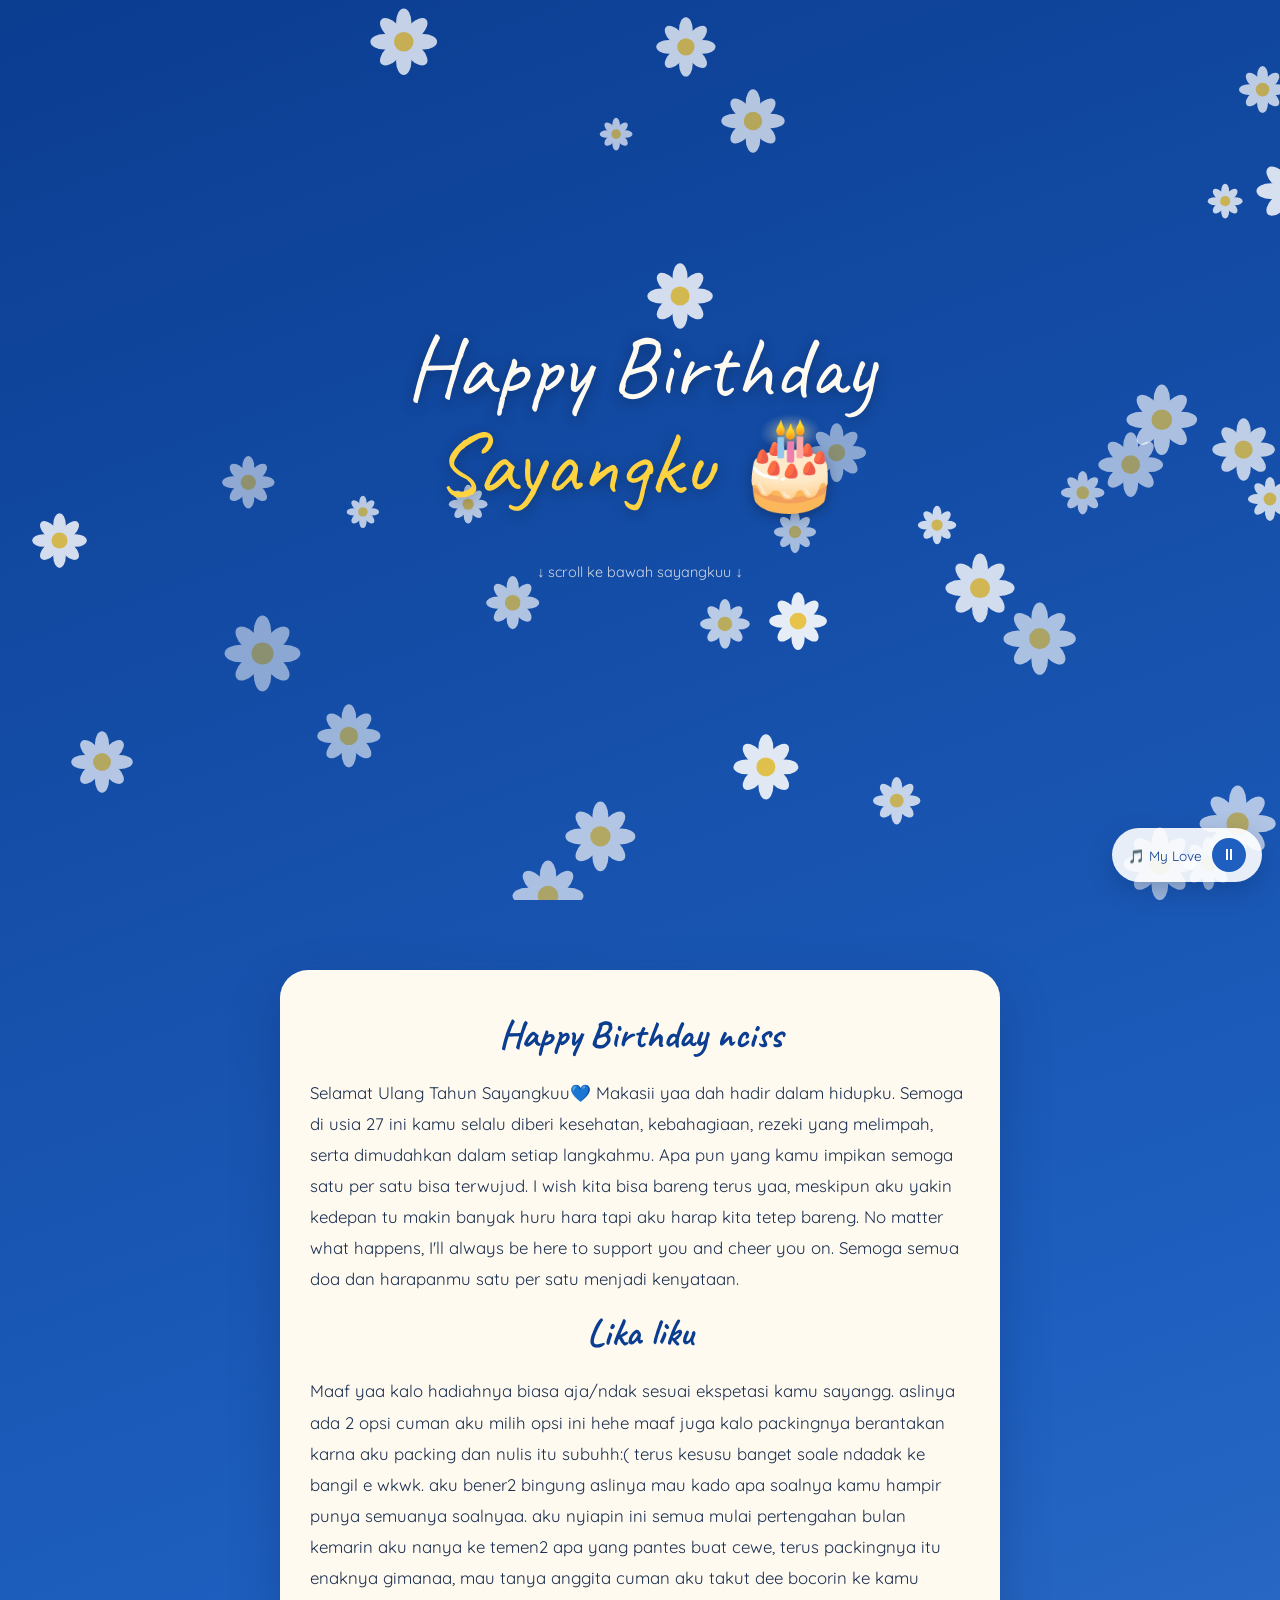
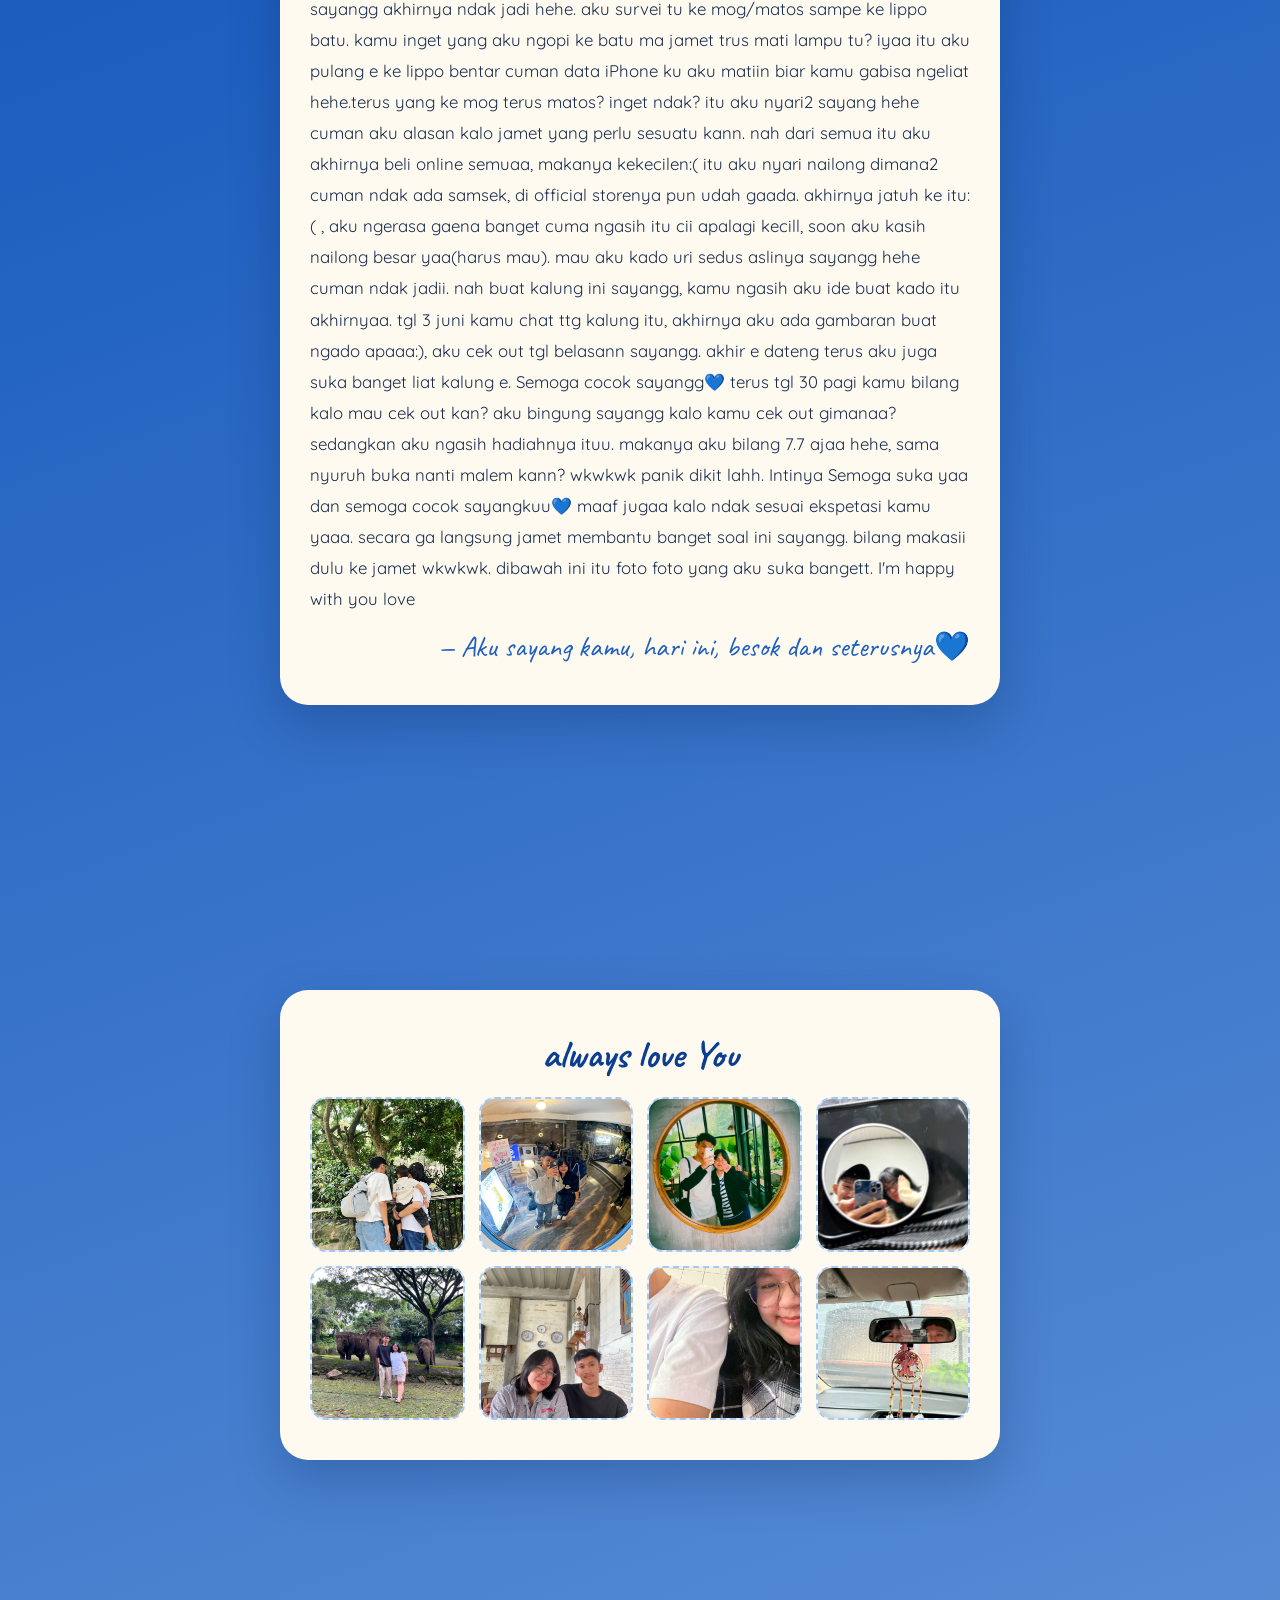
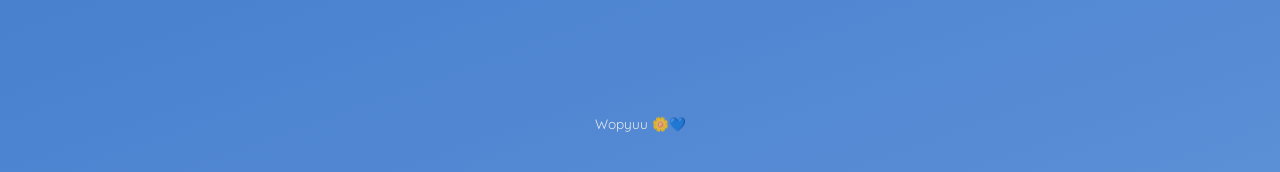
==== index.html @ d6ad5a88 "Add files via upload" ====
<!DOCTYPE html>
<html lang="id">
<head>
<meta charset="UTF-8">
<meta name="viewport" content="width=device-width, initial-scale=1.0">
<title>Wopyu Nciss🌼</title>
<link rel="preconnect" href="https://fonts.googleapis.com">
<link href="https://fonts.googleapis.com/css2?family=Caveat:wght@500;700&family=Quicksand:wght@400;500;600;700&display=swap" rel="stylesheet">
<link rel="stylesheet" href="css/style.css">
</head>
<body>

<div class="daisy-field" id="daisyField"></div>

<!-- ============ COUNTDOWN SCREEN ============ -->
<section id="countdown-screen">
  <h1>Sabar ya sayangku 🌼</h1>
  <p class="sub">Bisa dibuka 1 juli 2026 pukul 00.00</p>
  <div class="timer">
    <div class="box"><span class="num" id="days">00</span><span class="label">Hari</span></div>
    <div class="box"><span class="num" id="hours">00</span><span class="label">Jam</span></div>
    <div class="box"><span class="num" id="minutes">00</span><span class="label">Menit</span></div>
    <div class="box"><span class="num" id="seconds">00</span><span class="label">Detik</span></div>
  </div>
  <div class="daisy-divider">
    <svg viewBox="0 0 100 100"><g id="dd"></g></svg>
  </div>
</section>

<!-- ============ MAIN CONTENT (locked until 1 Juli 2026) ============ -->
<div id="main-content">

  <section class="hero">
    <div class="ribbon">Happy Birthday<br><span class="name">Sayangku</span> 🎂</div>
    <div class="scroll-hint">↓ scroll ke bawah sayangkuu ↓</div>
  </section>

  <section>
    <div class="card-panel letter">
      <h2>Happy Birthday nciss</h2>
      <p>Selamat Ulang Tahun Sayangkuu💙
Makasii yaa dah hadir dalam hidupku. Semoga di usia 27 ini kamu selalu diberi kesehatan, kebahagiaan, rezeki yang melimpah, serta dimudahkan dalam setiap langkahmu. Apa pun yang kamu impikan semoga satu per satu bisa terwujud. I wish kita bisa bareng terus yaa, meskipun aku yakin kedepan tu makin banyak huru hara tapi aku harap kita tetep bareng.
No matter what happens, I'll always be here to support you and cheer you on. Semoga semua doa dan harapanmu satu per satu menjadi kenyataan.</p>
      <h2>Lika liku</h2>
      <p>Maaf yaa kalo hadiahnya biasa aja/ndak sesuai ekspetasi kamu sayangg.
aslinya ada 2 opsi cuman aku milih opsi ini hehe
maaf juga kalo packingnya berantakan karna aku packing dan nulis itu subuhh:( terus kesusu banget soale ndadak ke bangil e wkwk. 
aku bener2 bingung aslinya mau kado apa soalnya kamu hampir punya semuanya soalnyaa.
aku nyiapin ini semua mulai pertengahan bulan kemarin
aku nanya ke temen2 apa yang pantes buat cewe, terus packingnya itu enaknya gimanaa, mau tanya anggita cuman aku takut dee bocorin ke kamu sayangg akhirnya ndak jadi hehe.
aku survei tu ke mog/matos sampe ke lippo batu. 
kamu inget yang aku ngopi ke batu ma jamet trus mati lampu tu? iyaa itu aku pulang e ke lippo bentar cuman data iPhone ku aku matiin biar kamu gabisa ngeliat hehe.terus yang ke mog terus matos? inget ndak? itu aku nyari2 sayang hehe cuman aku alasan kalo jamet yang perlu sesuatu kann.
nah dari semua itu aku akhirnya beli online semuaa, makanya kekecilen:(
itu aku nyari nailong dimana2 cuman ndak ada samsek, di official storenya pun udah gaada. akhirnya jatuh ke itu:( , aku ngerasa gaena banget cuma ngasih itu cii apalagi kecill, soon aku kasih nailong besar yaa(harus mau).
mau aku kado uri sedus aslinya sayangg hehe cuman ndak jadii.
nah buat kalung ini sayangg, kamu ngasih aku ide buat kado itu akhirnyaa.
tgl 3 juni kamu chat ttg kalung itu, akhirnya aku ada gambaran buat ngado apaaa:), aku cek out tgl belasann sayangg. akhir e dateng terus aku juga suka banget liat kalung e. Semoga cocok sayangg💙
terus tgl 30 pagi kamu bilang kalo mau cek out kan? aku bingung sayangg kalo kamu cek out gimanaa? sedangkan aku ngasih hadiahnya ituu. makanya aku bilang 7.7 ajaa hehe, sama nyuruh buka nanti malem kann? wkwkwk
panik dikit lahh. Intinya Semoga suka yaa dan semoga cocok sayangkuu💙
maaf jugaa kalo ndak sesuai ekspetasi kamu yaaa.
secara ga langsung jamet membantu banget soal ini sayangg. bilang makasii dulu ke jamet wkwkwk. dibawah ini itu foto foto yang aku suka bangett. I'm happy with you love</p>
      <div class="signature">— Aku sayang kamu, hari ini, besok dan seterusnya💙</div>
    </div>
  </section>

  <section>
    <div class="card-panel">
      <h2>always love You</h2>
      <div class="gallery" id="gallery">
        <!-- Foto otomatis diisi lewat JS dari folder assets/photos -->
      </div>
    </div>
  </section>

  <footer>
    Wopyuu 🌼💙
  </footer>

</div>

<!-- ============ MUSIC PLAYER ============ -->
<div class="music-bar" id="musicBar" style="display:none;">
  <span id="musicLabel">🎵 My Love</span>
  <button id="musicToggle" title="Play/Pause">⏸</button>
</div>

<audio id="bgMusic" loop>
  <source src="assets/music/song.mp3" type="audio/mpeg">
</audio>

<script src="js/script.js"></script>

</body>
</html>
---- css/style.css ----
:root{
    --sky-deep:#0b3d91;
    --sky-mid:#1e5fbf;
    --sky-soft:#5b8fd6;
    --cream:#fffaf0;
    --petal:#ffffff;
    --center-yellow:#ffd23f;
    --text-dark:#0a2a5e;
  }

  *{margin:0;padding:0;box-sizing:border-box;}

  body{
    font-family:'Quicksand', sans-serif;
    background:linear-gradient(160deg, var(--sky-deep) 0%, var(--sky-mid) 45%, var(--sky-soft) 100%);
    min-height:100vh;
    overflow-x:hidden;
    color:var(--text-dark);
    position:relative;
  }

  /* ---------- Daisy decorations ---------- */
  .daisy-field{
    position:fixed;
    inset:0;
    pointer-events:none;
    z-index:0;
    overflow:hidden;
  }
  .daisy{
    position:absolute;
    width:60px;
    height:60px;
    opacity:0.85;
    animation:sway ease-in-out infinite;
  }
  .daisy svg{width:100%;height:100%;display:block;}
  @keyframes sway{
    0%,100%{transform:rotate(-6deg) translateY(0px);}
    50%{transform:rotate(6deg) translateY(-10px);}
  }
  @keyframes float-up{
    0%{transform:translateY(0);}
    100%{transform:translateY(-30px);}
  }

  /* ---------- Sections ---------- */
  section{
    position:relative;
    z-index:1;
    min-height:100vh;
    display:flex;
    flex-direction:column;
    align-items:center;
    justify-content:center;
    padding:40px 20px;
    text-align:center;
  }

  /* ---------- Countdown Screen ---------- */
  #countdown-screen h1{
    font-family:'Caveat', cursive;
    font-size:clamp(2.2rem, 6vw, 3.8rem);
    color:var(--cream);
    text-shadow:0 2px 10px rgba(0,0,0,0.25);
    margin-bottom:10px;
  }
  #countdown-screen p.sub{
    color:var(--cream);
    opacity:0.9;
    margin-bottom:30px;
    font-size:1.05rem;
  }
  .timer{
    display:flex;
    gap:14px;
    flex-wrap:wrap;
    justify-content:center;
  }
  .timer .box{
    background:rgba(255,255,255,0.15);
    backdrop-filter:blur(6px);
    border:1px solid rgba(255,255,255,0.35);
    border-radius:16px;
    padding:18px 16px;
    min-width:80px;
  }
  .timer .num{
    font-size:2.2rem;
    font-weight:700;
    color:var(--cream);
    display:block;
    line-height:1;
  }
  .timer .label{
    font-size:0.75rem;
    letter-spacing:0.08em;
    text-transform:uppercase;
    color:var(--cream);
    opacity:0.8;
  }
  .daisy-divider{
    margin-top:36px;
    width:50px;
    height:50px;
    animation:spin-slow 8s linear infinite;
  }
  @keyframes spin-slow{ from{transform:rotate(0deg);} to{transform:rotate(360deg);} }

  /* ---------- Main content (hidden until unlocked) ---------- */
  #main-content{display:none;}
  #main-content.show{display:block;}

  .hero{
    min-height:100vh;
    display:flex;
    flex-direction:column;
    align-items:center;
    justify-content:center;
  }
  .hero .ribbon{
    font-family:'Caveat', cursive;
    font-size:clamp(2.8rem, 9vw, 5.5rem);
    color:var(--cream);
    text-shadow:0 3px 14px rgba(0,0,0,0.3);
    line-height:1.1;
  }
  .hero .name{
    color:var(--center-yellow);
  }
  .hero p{
    margin-top:18px;
    color:var(--cream);
    font-size:1.1rem;
    max-width:480px;
  }
  .scroll-hint{
    margin-top:50px;
    color:var(--cream);
    font-size:0.9rem;
    opacity:0.8;
    animation:float-up 1.6s ease-in-out infinite alternate;
  }

  .card-panel{
    background:var(--cream);
    border-radius:28px;
    max-width:720px;
    width:100%;
    margin:30px auto;
    padding:40px 30px;
    box-shadow:0 20px 50px rgba(0,30,80,0.25);
  }
  .card-panel h2{
    font-family:'Caveat', cursive;
    font-size:2.4rem;
    color:var(--sky-deep);
    margin-bottom:18px;
  }

  /* Letter */
  .letter p{
    font-size:1.05rem;
    line-height:1.85;
    text-align:left;
    color:#1a2e4f;
    margin-bottom:14px;
  }
  .signature{
    font-family:'Caveat', cursive;
    font-size:1.8rem;
    text-align:right;
    color:var(--sky-mid);
    margin-top:10px;
  }

  /* Gallery */
  .gallery{
    display:grid;
    grid-template-columns:repeat(auto-fit, minmax(140px,1fr));
    gap:14px;
  }
  .gallery .photo{
    aspect-ratio:1/1;
    border-radius:16px;
    overflow:hidden;
    background:linear-gradient(135deg,#dceaff,#f0f7ff);
    display:flex;
    align-items:center;
    justify-content:center;
    border:2px dashed #aac8ee;
  }
  .gallery .photo img{
    width:100%;
    height:100%;
    object-fit:cover;
    display:block;
  }
  .gallery .photo .placeholder{
    color:#7e9cc9;
    font-size:0.8rem;
    text-align:center;
    padding:10px;
  }

  /* Music control */
  .music-bar{
    position:fixed;
    bottom:18px;
    right:18px;
    z-index:50;
    background:rgba(255,255,255,0.9);
    border-radius:50px;
    padding:10px 16px;
    display:flex;
    align-items:center;
    gap:10px;
    box-shadow:0 8px 24px rgba(0,30,80,0.25);
    font-size:0.85rem;
    color:var(--sky-deep);
  }
  .music-bar button{
    border:none;
    background:var(--sky-mid);
    color:white;
    width:34px;
    height:34px;
    border-radius:50%;
    cursor:pointer;
    font-size:1rem;
    display:flex;
    align-items:center;
    justify-content:center;
  }
  .music-bar button:hover{background:var(--sky-deep);}

  footer{
    text-align:center;
    padding:40px 20px;
    color:var(--cream);
    font-size:0.85rem;
    opacity:0.85;
  }

  @media (max-width:480px){
    .timer .box{min-width:64px; padding:14px 10px;}
    .timer .num{font-size:1.6rem;}
  }
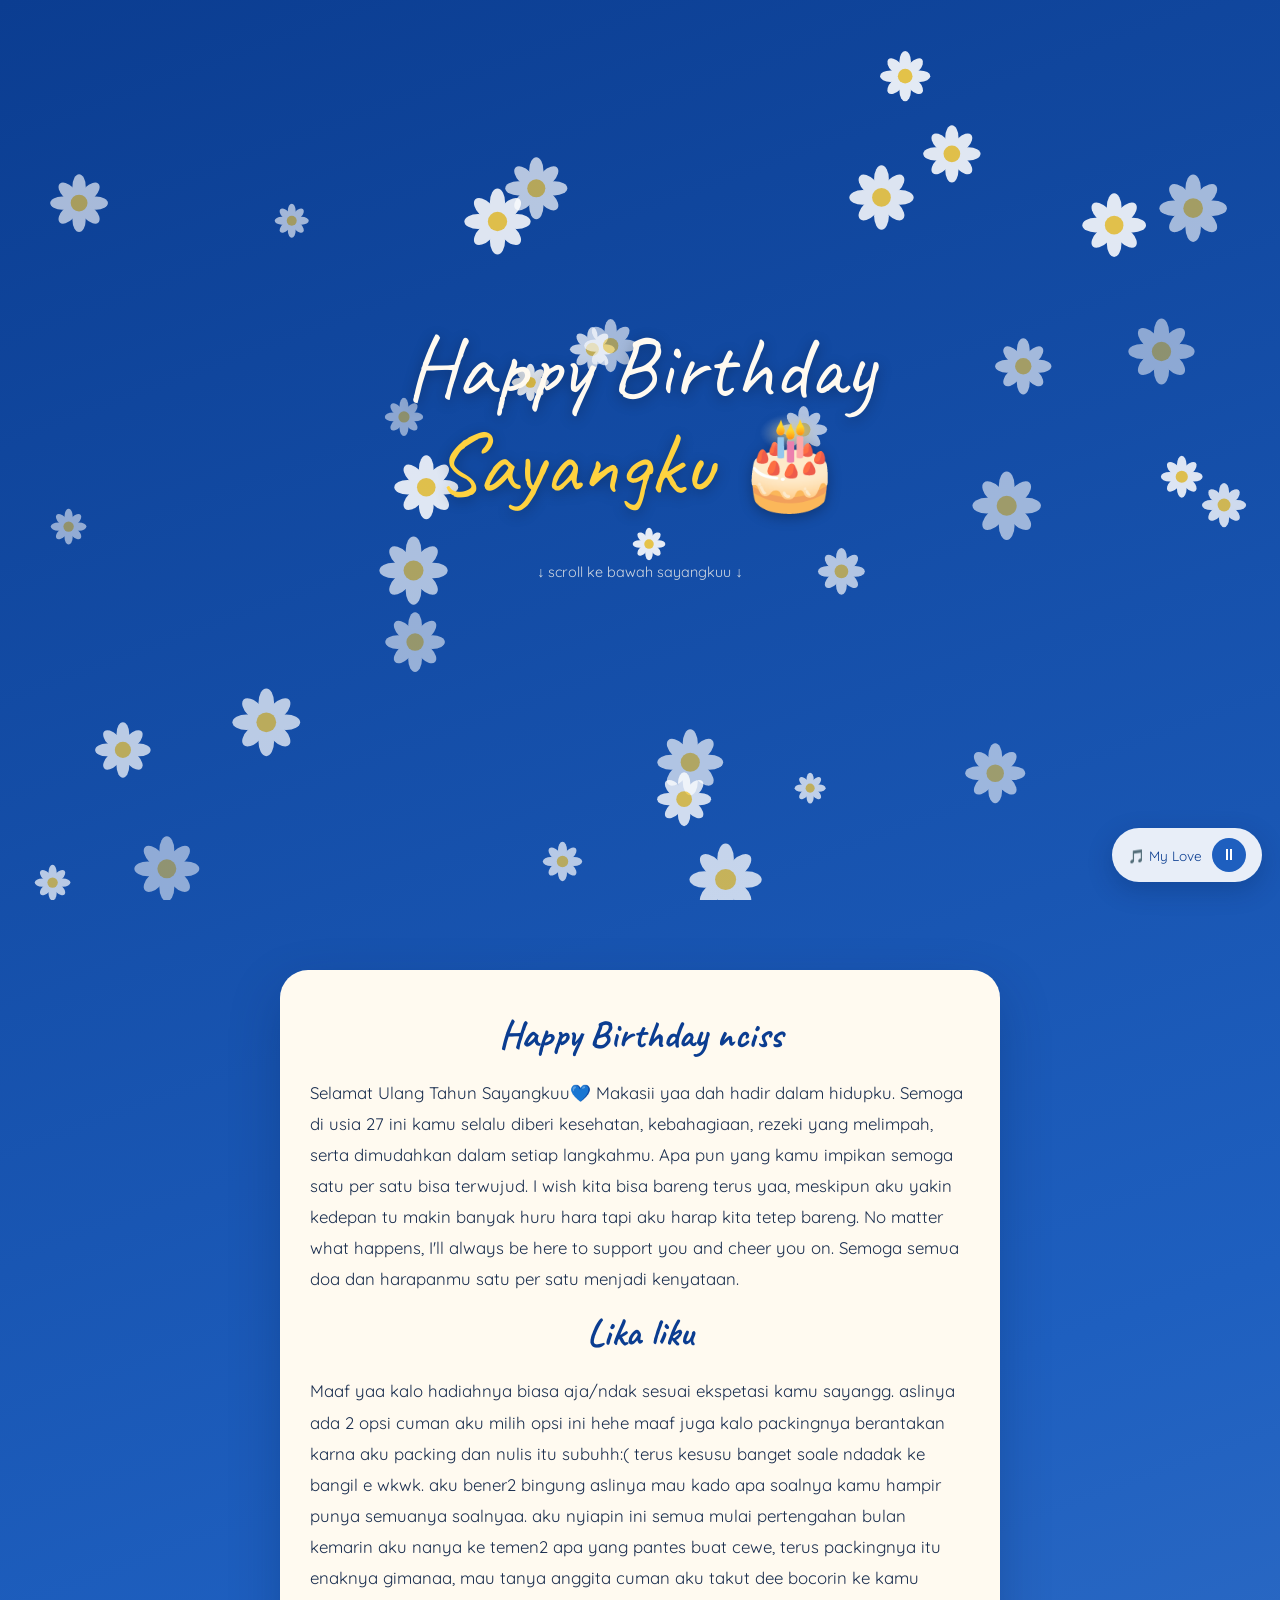
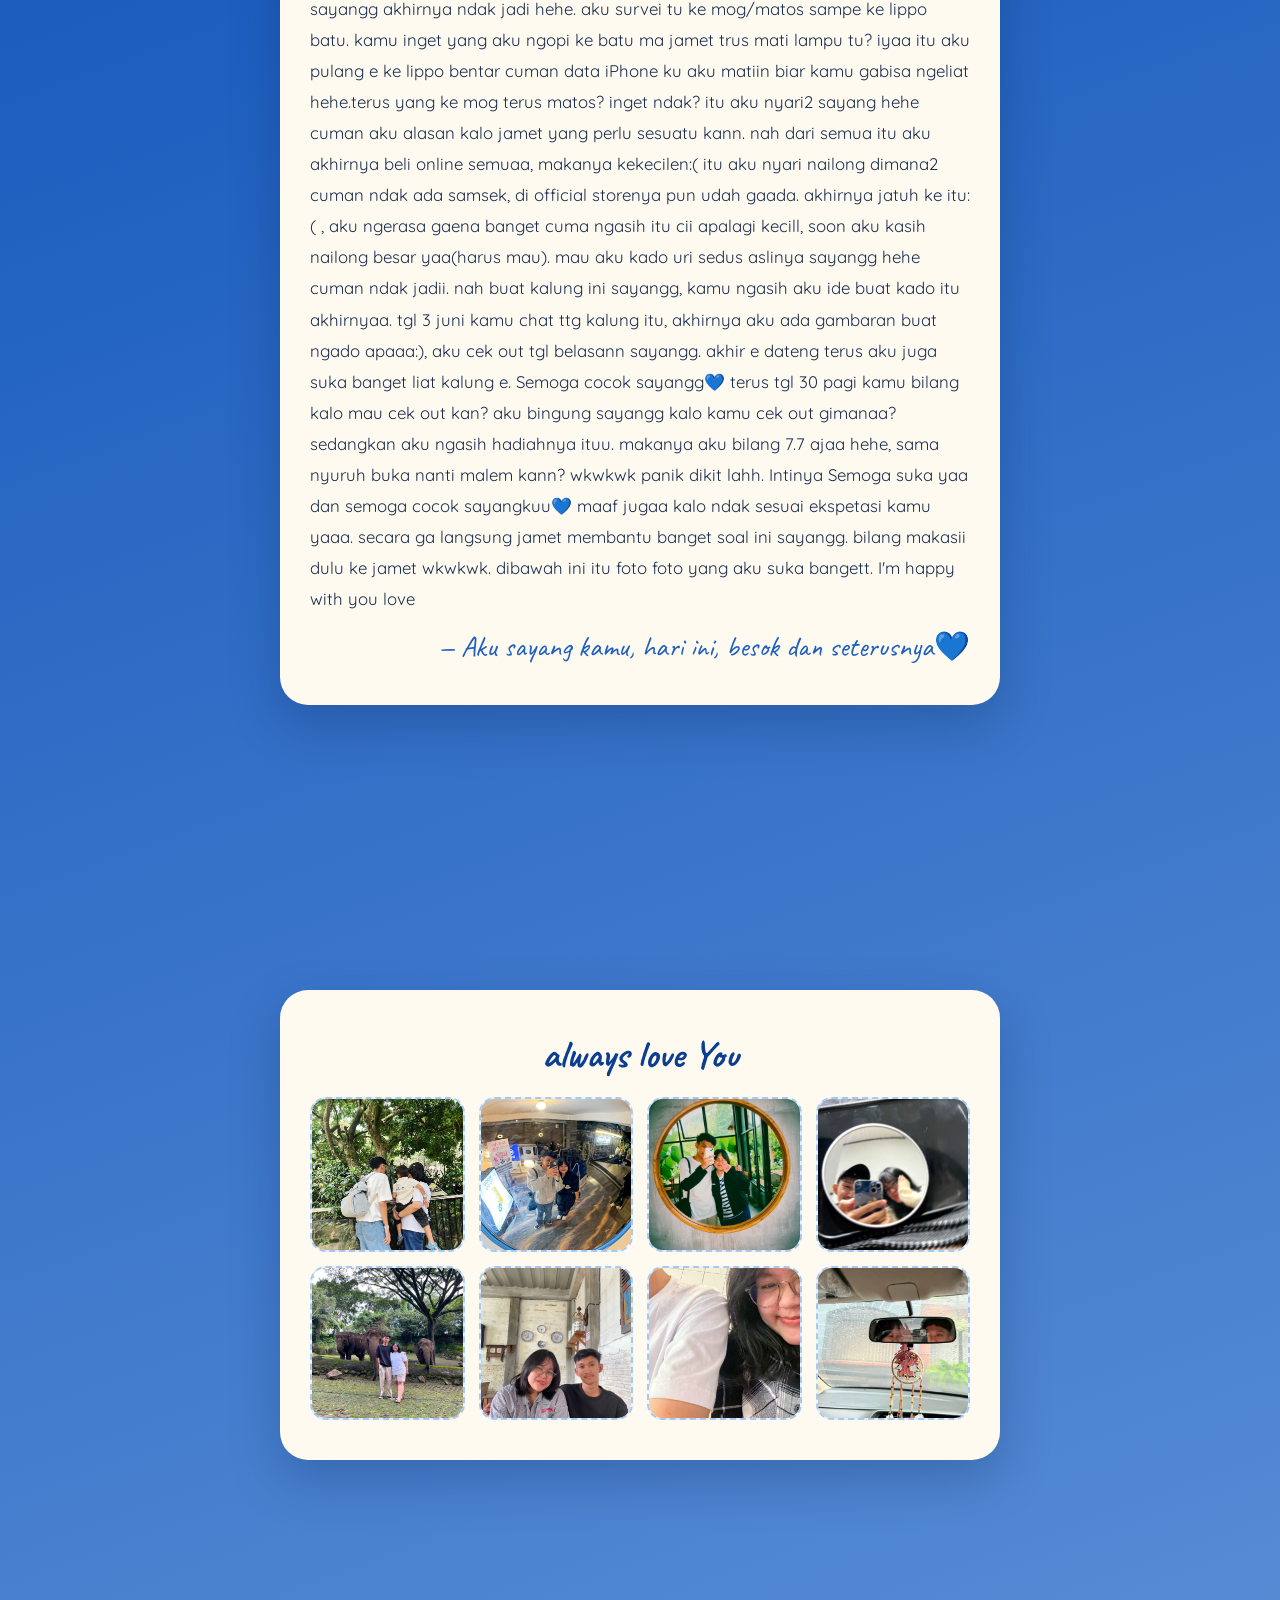
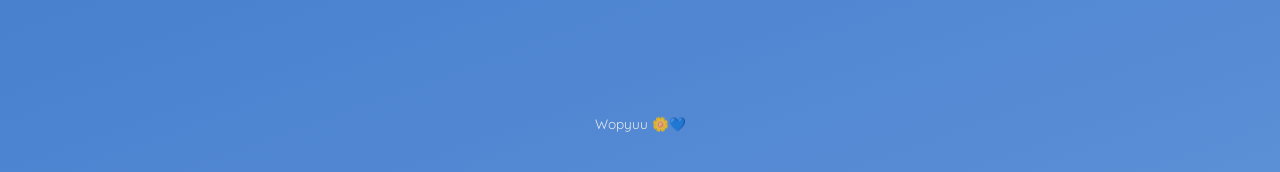
==== commit e5c934cd: "Update countdown message in index.html" ====
--- a/index.html
+++ b/index.html
@@ -14,8 +14,8 @@
 
 <!-- ============ COUNTDOWN SCREEN ============ -->
 <section id="countdown-screen">
-  <h1>Sabar ya sayangku 🌼</h1>
-  <p class="sub">Bisa dibuka 1 juli 2026 pukul 00.00</p>
+  <h1>Sabar sayangg 🌼</h1>
+  <p class="sub">Bisa dibuka kalo lewat 1 juli 2026 pukul 00.00 kok hehe</p>
   <div class="timer">
     <div class="box"><span class="num" id="days">00</span><span class="label">Hari</span></div>
     <div class="box"><span class="num" id="hours">00</span><span class="label">Jam</span></div>
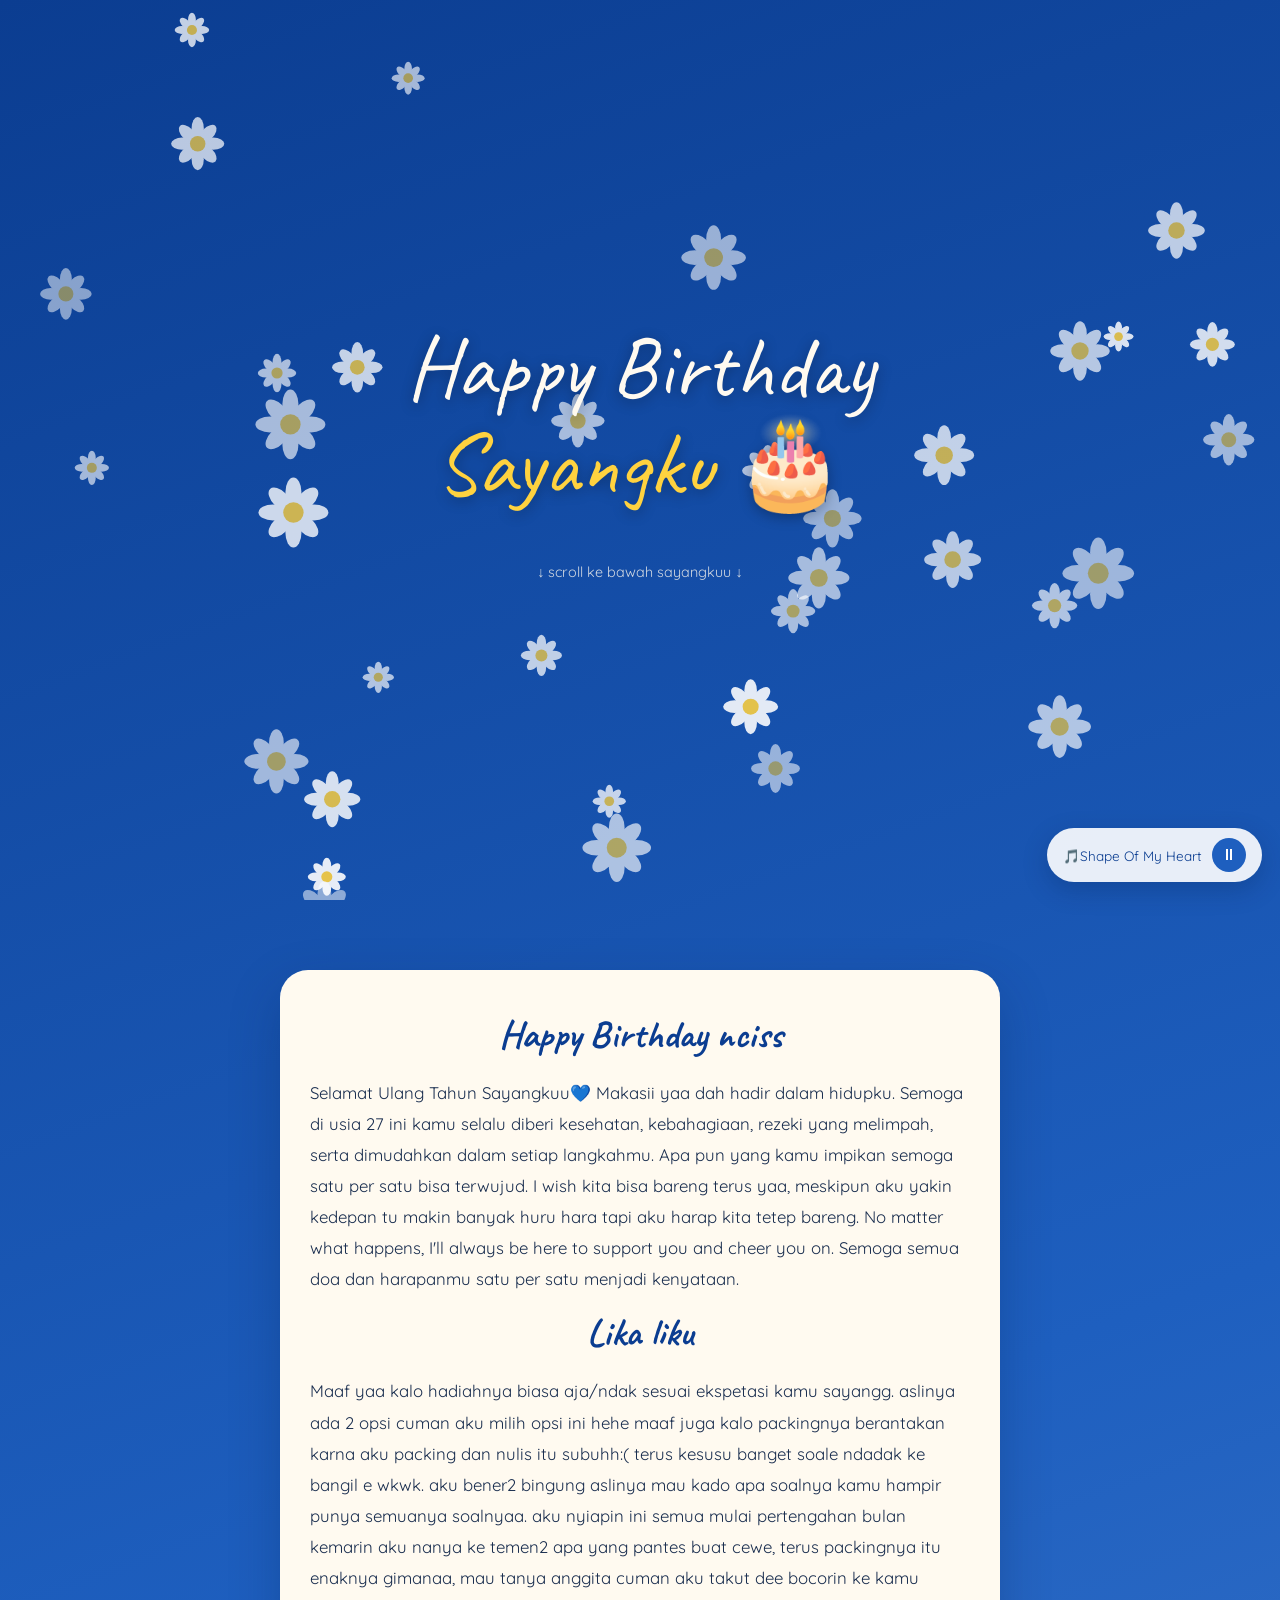
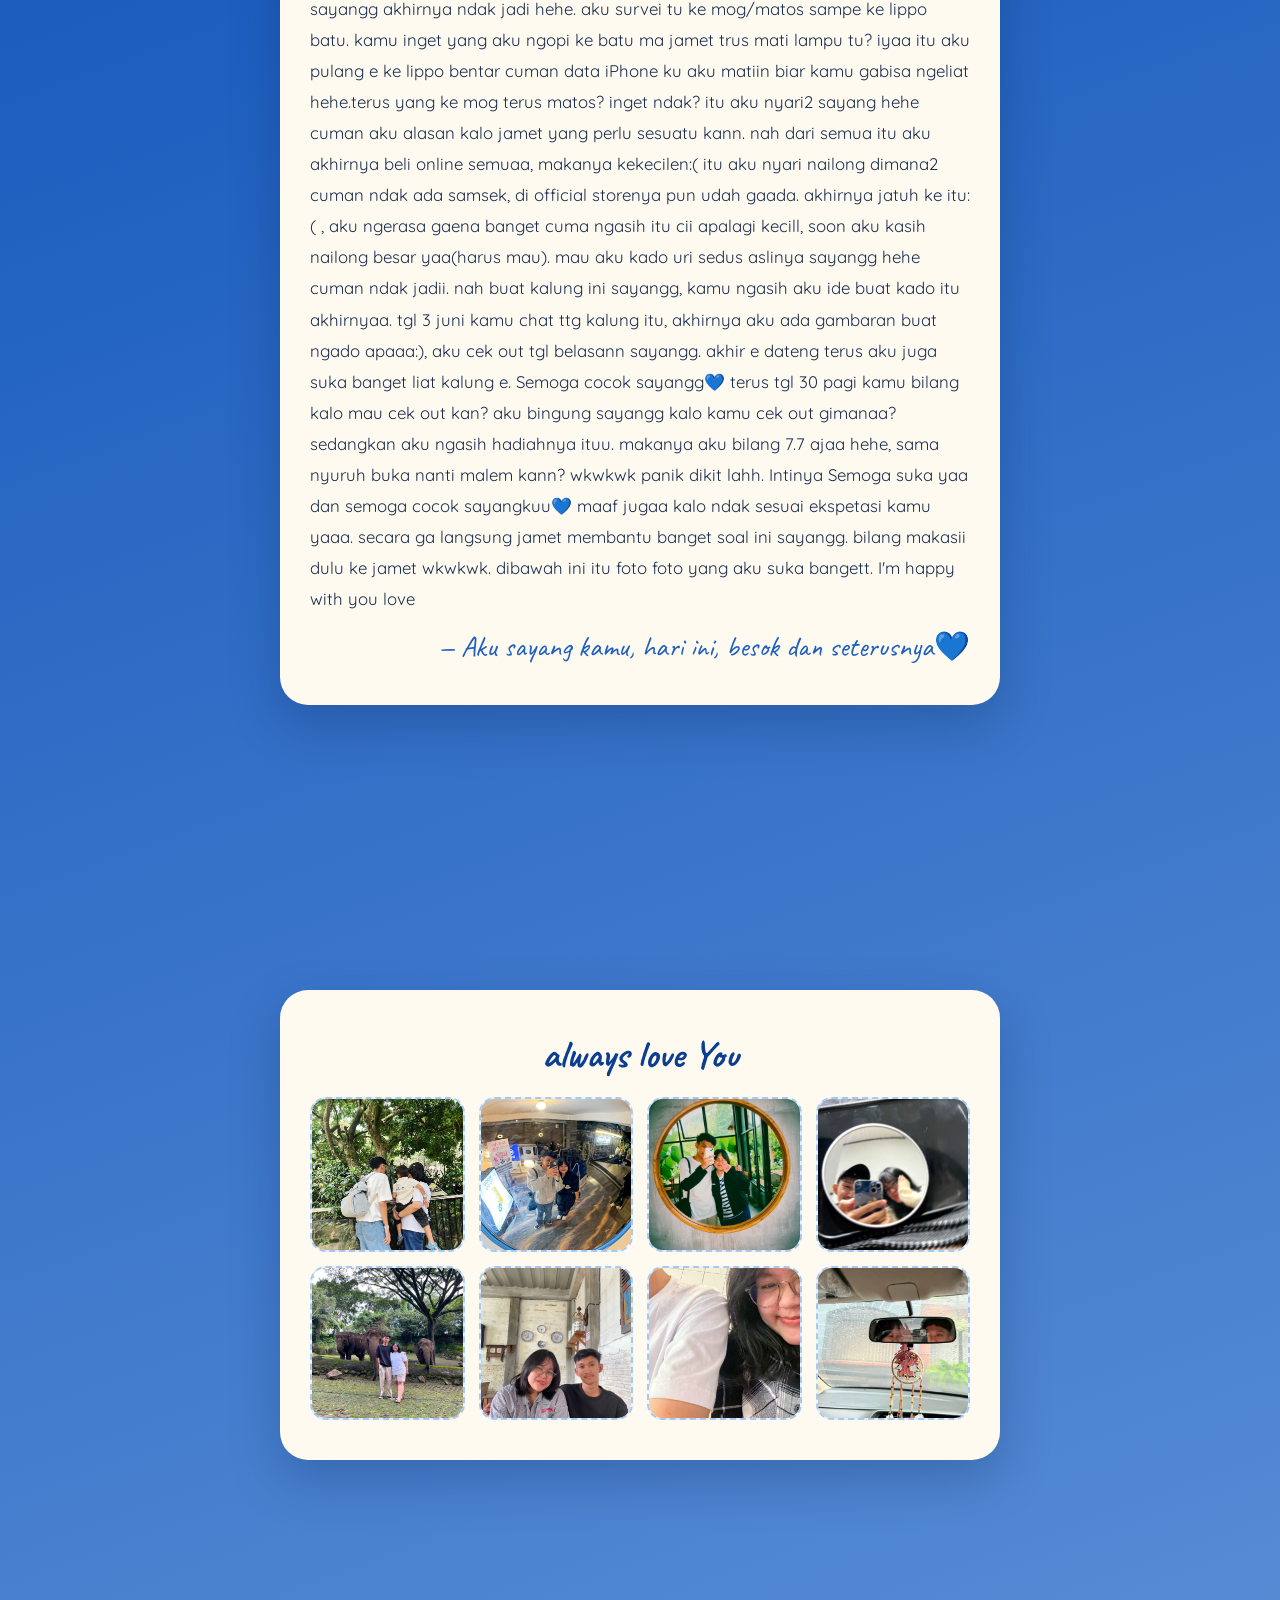
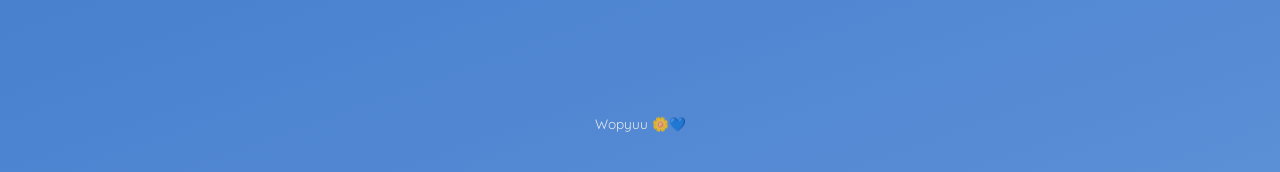
==== commit 53b177e0: "Update index.html" ====
--- a/index.html
+++ b/index.html
@@ -80,7 +80,7 @@
 
 <!-- ============ MUSIC PLAYER ============ -->
 <div class="music-bar" id="musicBar" style="display:none;">
-  <span id="musicLabel">🎵 My Love</span>
+  <span id="musicLabel">🎵Shape Of My Heart</span>
   <button id="musicToggle" title="Play/Pause">⏸</button>
 </div>
 
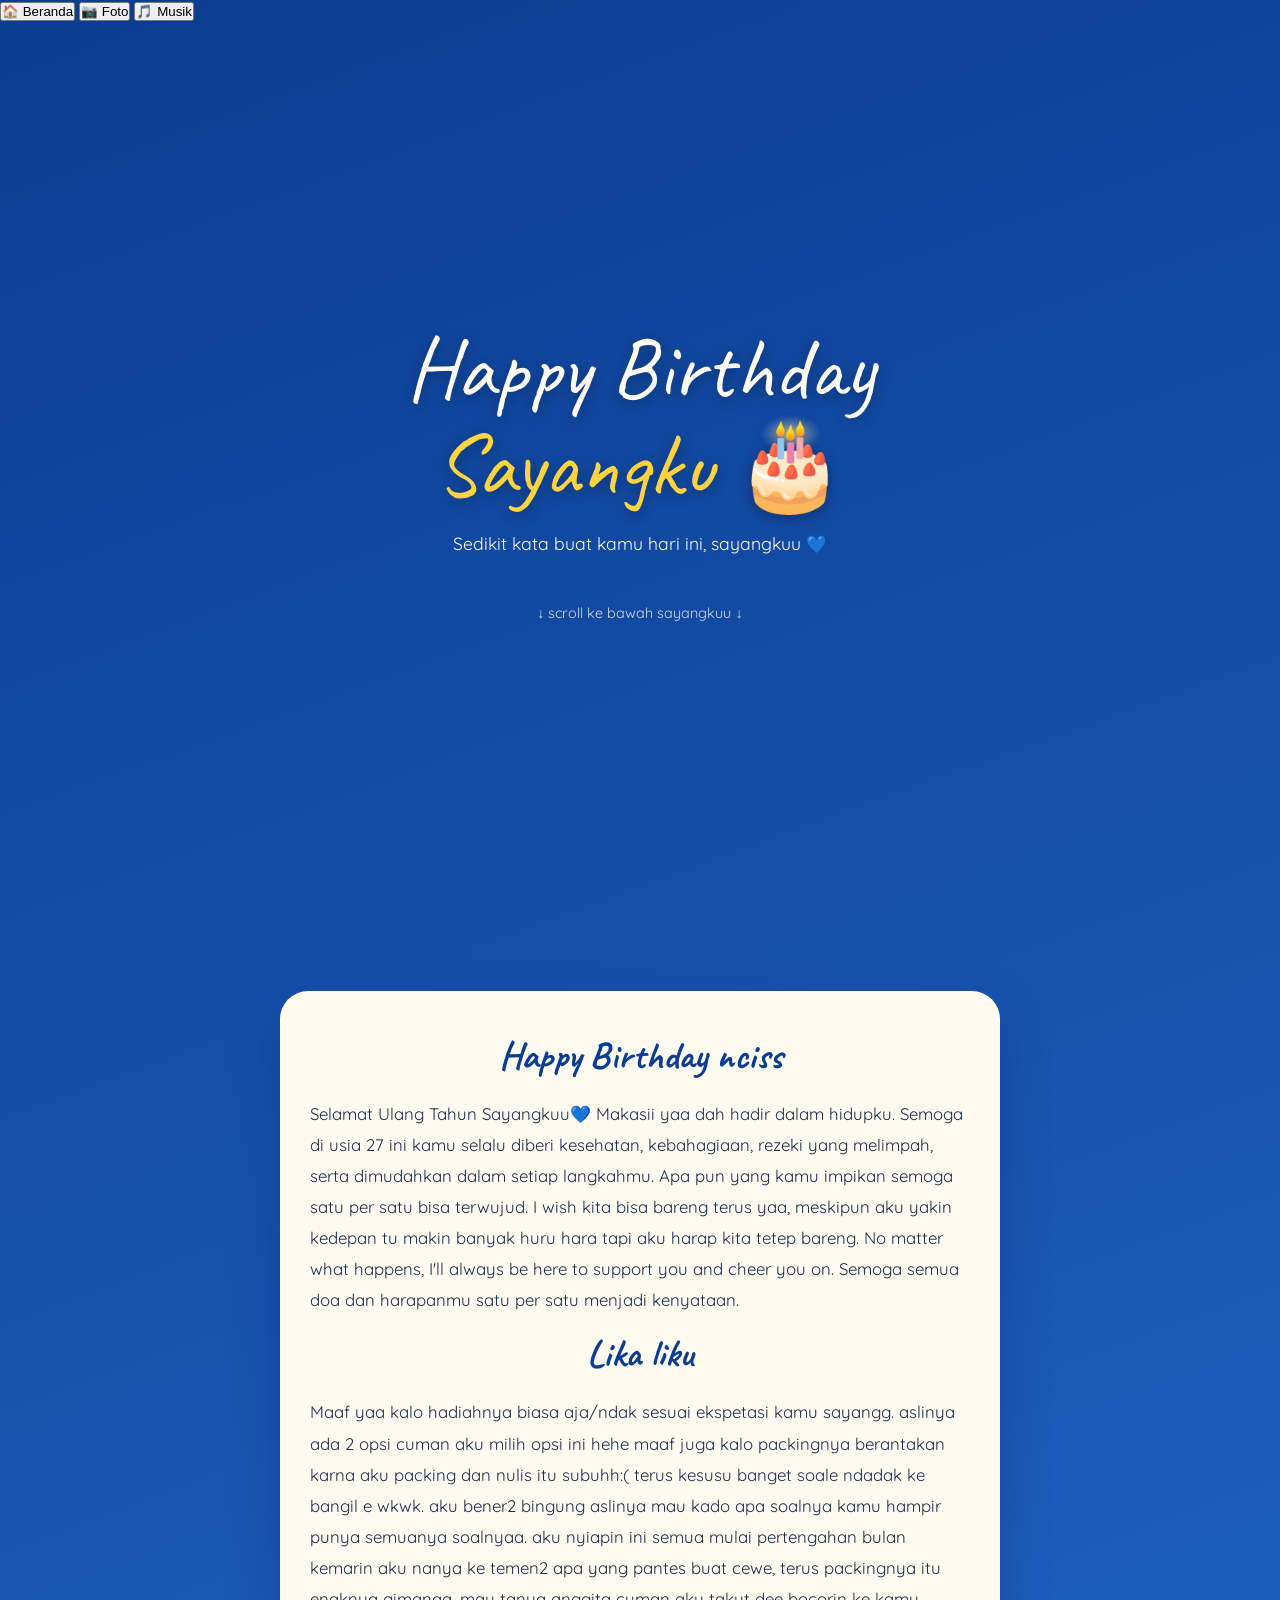
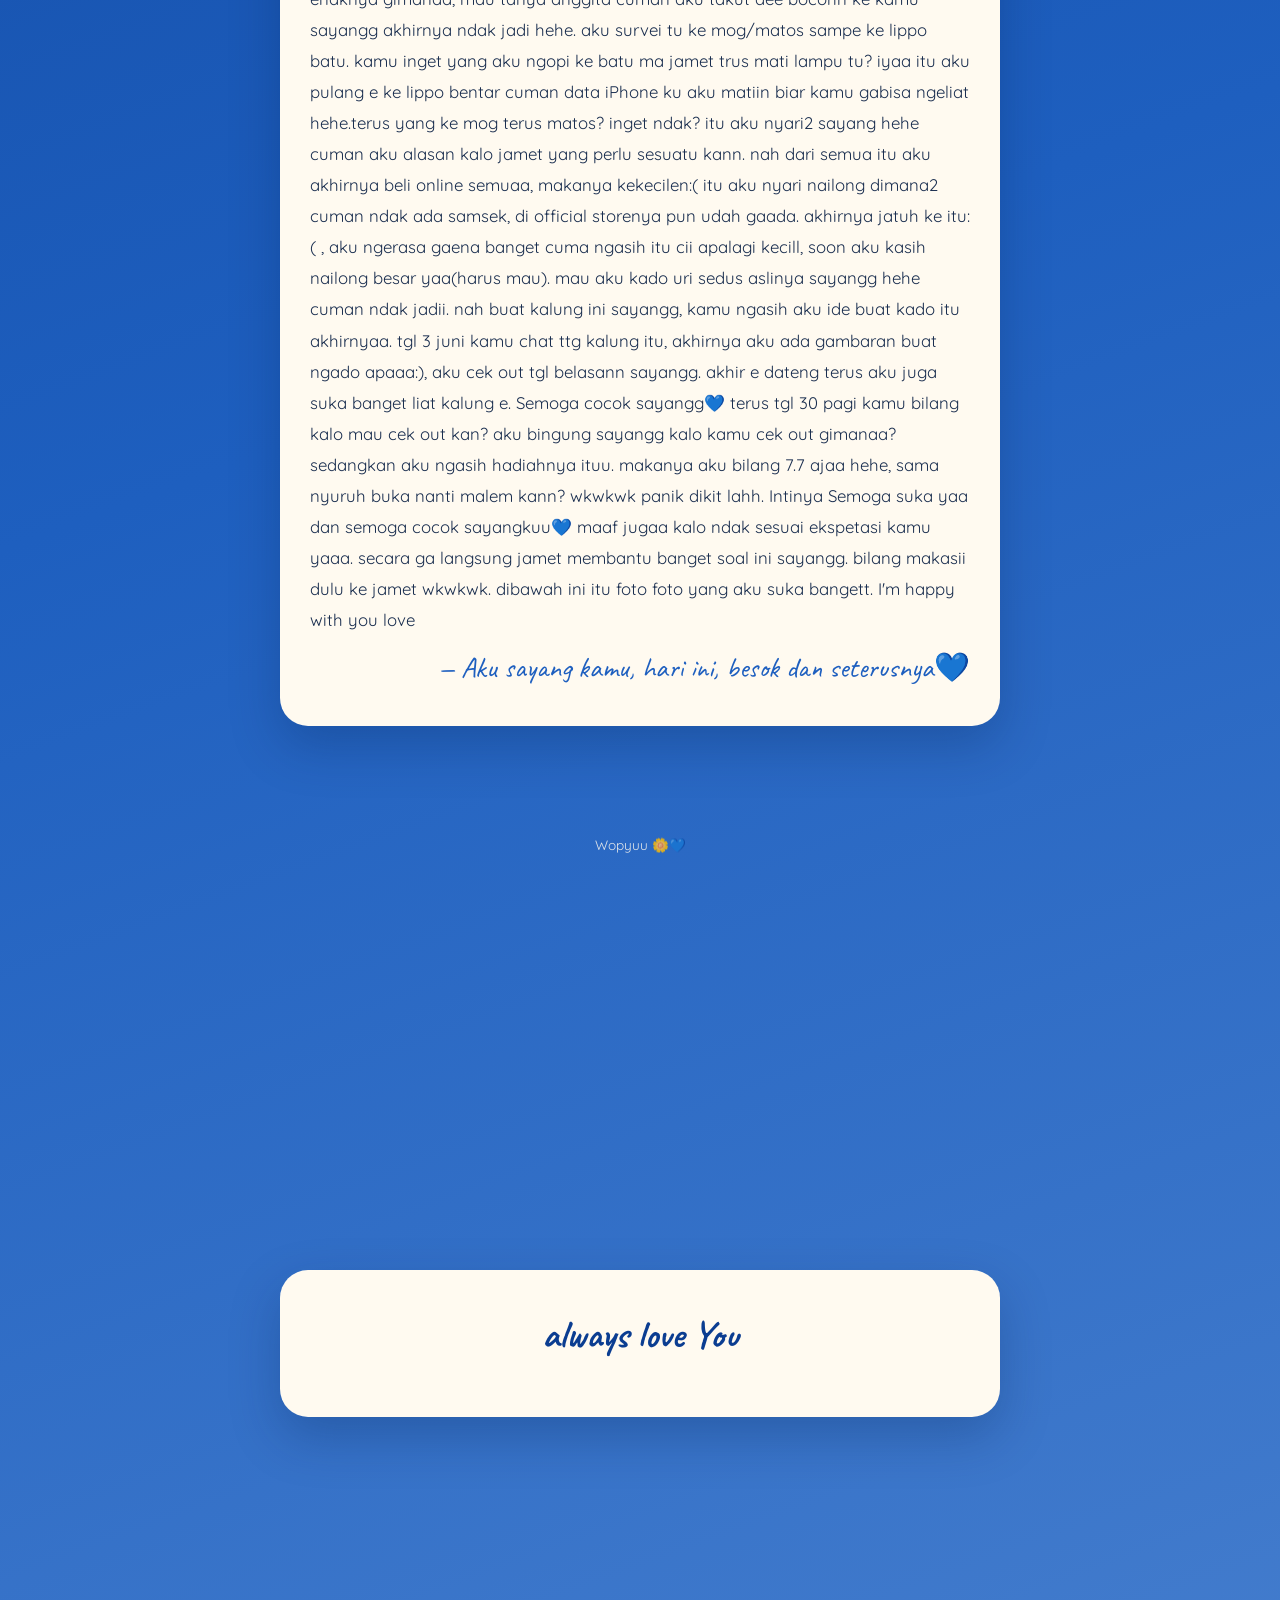
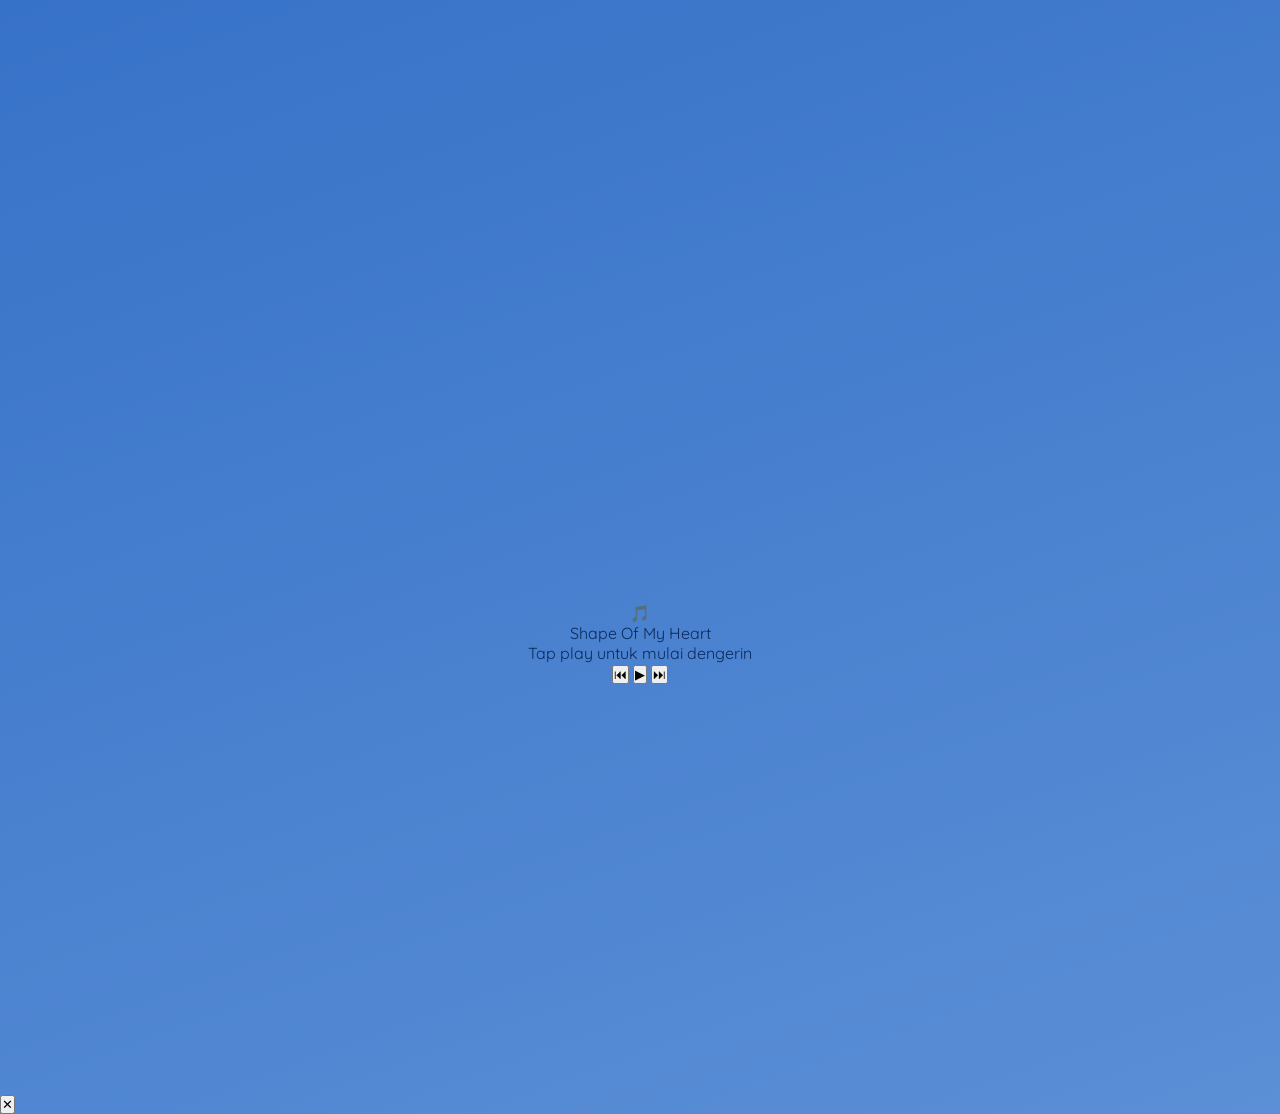
==== commit 2d6b501b: "Update index.html" ====
--- a/index.html
+++ b/index.html
@@ -14,8 +14,8 @@
 
 <!-- ============ COUNTDOWN SCREEN ============ -->
 <section id="countdown-screen">
-  <h1>Sabar sayangg 🌼</h1>
-  <p class="sub">Bisa dibuka kalo lewat 1 juli 2026 pukul 00.00 kok hehe</p>
+  <h1>Sabar ya sayangku 🌼</h1>
+  <p class="sub">Bisa dibuka 1 juli 2026 pukul 00.00</p>
   <div class="timer">
     <div class="box"><span class="num" id="days">00</span><span class="label">Hari</span></div>
     <div class="box"><span class="num" id="hours">00</span><span class="label">Jam</span></div>
@@ -30,19 +30,28 @@
 <!-- ============ MAIN CONTENT (locked until 1 Juli 2026) ============ -->
 <div id="main-content">
 
-  <section class="hero">
-    <div class="ribbon">Happy Birthday<br><span class="name">Sayangku</span> 🎂</div>
-    <div class="scroll-hint">↓ scroll ke bawah sayangkuu ↓</div>
-  </section>
+  <nav class="navbar">
+    <button class="nav-btn active" data-page="beranda">🏠 Beranda</button>
+    <button class="nav-btn" data-page="foto">📷 Foto</button>
+    <button class="nav-btn" data-page="musik">🎵 Musik</button>
+  </nav>
 
-  <section>
-    <div class="card-panel letter">
-      <h2>Happy Birthday nciss</h2>
-      <p>Selamat Ulang Tahun Sayangkuu💙
+  <!-- ===== PAGE: BERANDA ===== -->
+  <div class="page active" id="page-beranda">
+    <section class="hero">
+      <div class="ribbon">Happy Birthday<br><span class="name">Sayangku</span> 🎂</div>
+      <p>Sedikit kata buat kamu hari ini, sayangkuu 💙</p>
+      <div class="scroll-hint">↓ scroll ke bawah sayangkuu ↓</div>
+    </section>
+
+    <section>
+      <div class="card-panel letter">
+        <h2>Happy Birthday nciss</h2>
+        <p>Selamat Ulang Tahun Sayangkuu💙
 Makasii yaa dah hadir dalam hidupku. Semoga di usia 27 ini kamu selalu diberi kesehatan, kebahagiaan, rezeki yang melimpah, serta dimudahkan dalam setiap langkahmu. Apa pun yang kamu impikan semoga satu per satu bisa terwujud. I wish kita bisa bareng terus yaa, meskipun aku yakin kedepan tu makin banyak huru hara tapi aku harap kita tetep bareng.
 No matter what happens, I'll always be here to support you and cheer you on. Semoga semua doa dan harapanmu satu per satu menjadi kenyataan.</p>
-      <h2>Lika liku</h2>
-      <p>Maaf yaa kalo hadiahnya biasa aja/ndak sesuai ekspetasi kamu sayangg.
+        <h2>Lika liku</h2>
+        <p>Maaf yaa kalo hadiahnya biasa aja/ndak sesuai ekspetasi kamu sayangg.
 aslinya ada 2 opsi cuman aku milih opsi ini hehe
 maaf juga kalo packingnya berantakan karna aku packing dan nulis itu subuhh:( terus kesusu banget soale ndadak ke bangil e wkwk. 
 aku bener2 bingung aslinya mau kado apa soalnya kamu hampir punya semuanya soalnyaa.
@@ -59,34 +68,55 @@
 panik dikit lahh. Intinya Semoga suka yaa dan semoga cocok sayangkuu💙
 maaf jugaa kalo ndak sesuai ekspetasi kamu yaaa.
 secara ga langsung jamet membantu banget soal ini sayangg. bilang makasii dulu ke jamet wkwkwk. dibawah ini itu foto foto yang aku suka bangett. I'm happy with you love</p>
-      <div class="signature">— Aku sayang kamu, hari ini, besok dan seterusnya💙</div>
-    </div>
-  </section>
+        <div class="signature">— Aku sayang kamu, hari ini, besok dan seterusnya💙</div>
+      </div>
+    </section>
 
-  <section>
-    <div class="card-panel">
-      <h2>always love You</h2>
-      <div class="gallery" id="gallery">
-        <!-- Foto otomatis diisi lewat JS dari folder assets/photos -->
+    <footer>
+      Wopyuu 🌼💙
+    </footer>
+  </div>
+
+  <!-- ===== PAGE: FOTO ===== -->
+  <div class="page" id="page-foto">
+    <section>
+      <div class="card-panel">
+        <h2>always love You</h2>
+        <div class="gallery" id="gallery">
+          <!-- Foto otomatis diisi lewat JS dari folder assets/photos -->
+        </div>
       </div>
-    </div>
-  </section>
+    </section>
+  </div>
 
-  <footer>
-    Wopyuu 🌼💙
-  </footer>
+  <!-- ===== PAGE: MUSIK ===== -->
+  <div class="page" id="page-musik">
+    <section>
+      <div class="music-page-card">
+        <div class="music-art" id="musicArt">🎵</div>
+        <div class="now-playing-title" id="nowPlayingTitle">Shape Of My Heart</div>
+        <div class="now-playing-sub" id="nowPlayingSub">Tap play untuk mulai dengerin</div>
+
+        <div class="player-controls">
+          <button class="skip-btn" id="prevBtn" title="Sebelumnya">⏮</button>
+          <button class="play-btn" id="playBtn" title="Play/Pause">▶</button>
+          <button class="skip-btn" id="nextBtn" title="Selanjutnya">⏭</button>
+        </div>
+
+        <ul class="playlist" id="playlist"></ul>
+      </div>
+    </section>
+  </div>
 
 </div>
 
-<!-- ============ MUSIC PLAYER ============ -->
-<div class="music-bar" id="musicBar" style="display:none;">
-  <span id="musicLabel">🎵Shape Of My Heart</span>
-  <button id="musicToggle" title="Play/Pause">⏸</button>
+<!-- ============ LIGHTBOX ============ -->
+<div class="lightbox" id="lightbox">
+  <button class="lightbox-close" id="lightboxClose">✕</button>
+  <img id="lightboxImg" src="" alt="">
 </div>
 
-<audio id="bgMusic" loop>
-  <source src="assets/music/song.mp3" type="audio/mpeg">
-</audio>
+<audio id="bgMusic"></audio>
 
 <script src="js/script.js"></script>
 
